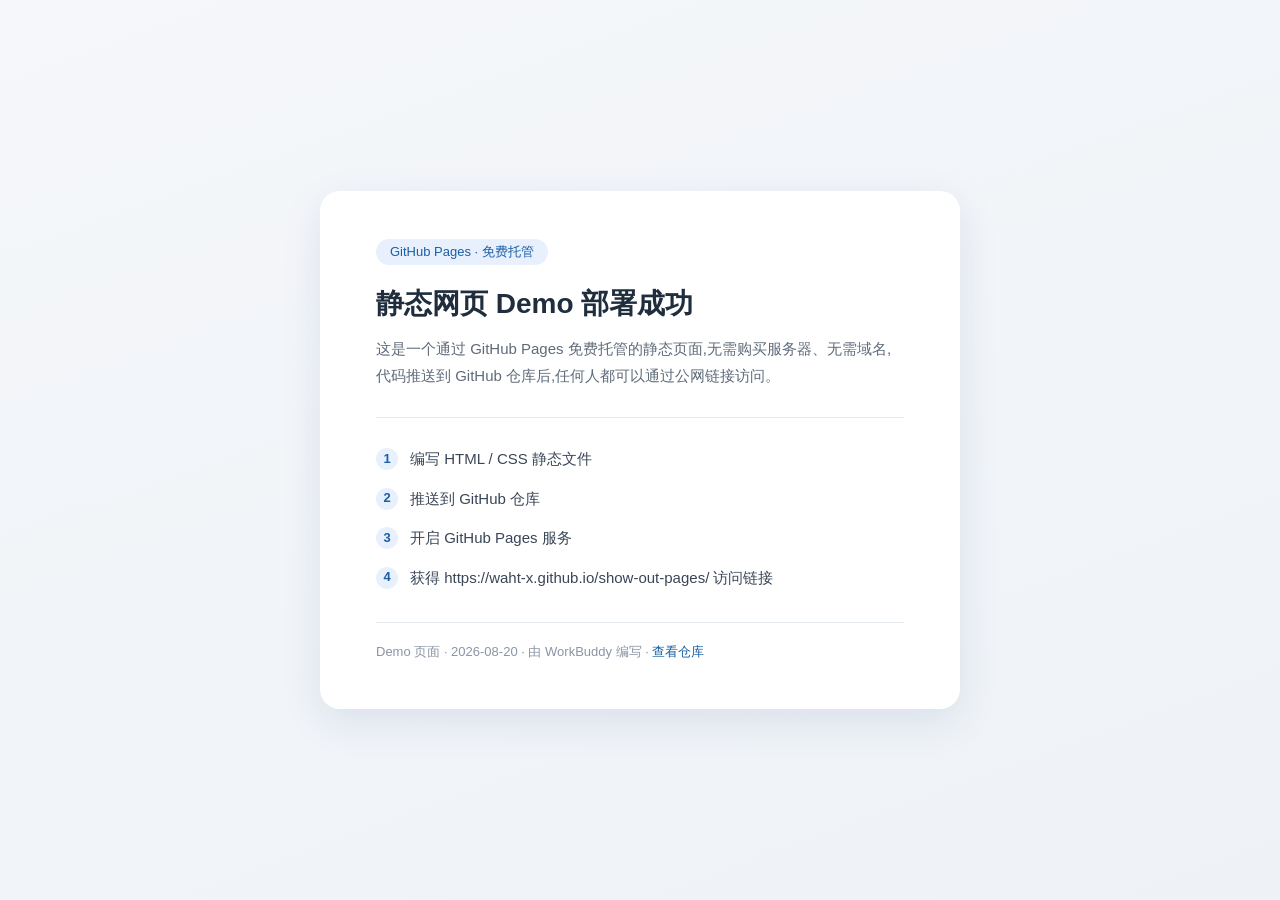
==== index.html @ 47e7c496 "init" ====
<!DOCTYPE html>
<html lang="zh-CN">
<head>
<meta charset="UTF-8">
<meta name="viewport" content="width=device-width, initial-scale=1.0">
<title>静态网页 Demo · GitHub Pages</title>
<style>
  * { margin: 0; padding: 0; box-sizing: border-box; }
  body {
    font-family: "PingFang SC", "Microsoft YaHei", -apple-system, sans-serif;
    background: linear-gradient(160deg, #f5f7fa 0%, #eef2f7 100%);
    min-height: 100vh;
    display: flex;
    align-items: center;
    justify-content: center;
    padding: 24px;
  }
  .card {
    background: #ffffff;
    border-radius: 20px;
    box-shadow: 0 12px 40px rgba(30, 60, 114, 0.10);
    padding: 48px 56px;
    max-width: 640px;
    width: 100%;
  }
  .badge {
    display: inline-block;
    background: #e8f0fe;
    color: #185fa5;
    font-size: 13px;
    font-weight: 500;
    padding: 4px 14px;
    border-radius: 999px;
    margin-bottom: 20px;
  }
  h1 {
    font-size: 28px;
    font-weight: 600;
    color: #1f2d3d;
    margin-bottom: 12px;
  }
  p.sub {
    color: #5f6b7a;
    font-size: 15px;
    line-height: 1.8;
    margin-bottom: 28px;
  }
  .divider {
    height: 1px;
    background: #e6ebf1;
    margin-bottom: 28px;
  }
  ul { list-style: none; }
  li {
    display: flex;
    align-items: flex-start;
    gap: 12px;
    color: #3a4657;
    font-size: 15px;
    line-height: 1.7;
    margin-bottom: 14px;
  }
  li .dot {
    flex-shrink: 0;
    width: 22px;
    height: 22px;
    border-radius: 50%;
    background: #e8f0fe;
    color: #185fa5;
    font-size: 13px;
    font-weight: 600;
    display: flex;
    align-items: center;
    justify-content: center;
    margin-top: 2px;
  }
  .footer {
    margin-top: 32px;
    padding-top: 20px;
    border-top: 1px solid #e6ebf1;
    color: #8a95a5;
    font-size: 13px;
  }
  .footer a {
    color: #185fa5;
    text-decoration: none;
  }
</style>
</head>
<body>
  <div class="card">
    <span class="badge">GitHub Pages · 免费托管</span>
    <h1>静态网页 Demo 部署成功</h1>
    <p class="sub">这是一个通过 GitHub Pages 免费托管的静态页面,无需购买服务器、无需域名,代码推送到 GitHub 仓库后,任何人都可以通过公网链接访问。</p>
    <div class="divider"></div>
    <ul>
      <li><span class="dot">1</span>编写 HTML / CSS 静态文件</li>
      <li><span class="dot">2</span>推送到 GitHub 仓库</li>
      <li><span class="dot">3</span>开启 GitHub Pages 服务</li>
      <li><span class="dot">4</span>获得 https://waht-x.github.io/show-out-pages/ 访问链接</li>
    </ul>
    <div class="footer">Demo 页面 · 2026-08-20 · 由 WorkBuddy 编写 · <a href="https://github.com/waht-X/show-out-pages" target="_blank">查看仓库</a></div>
  </div>
</body>
</html>
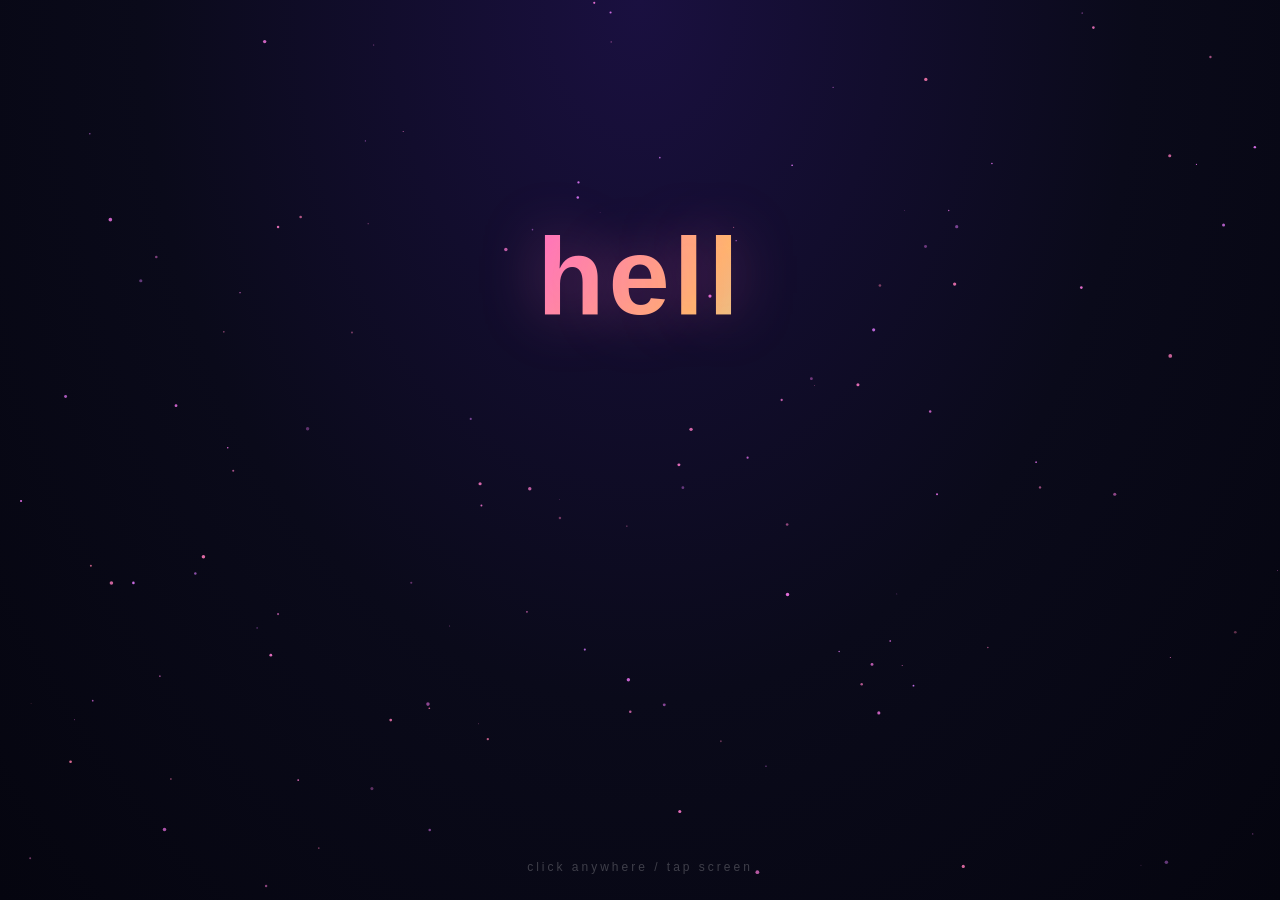
==== commit 45b086f9: "init" ====
--- a/index.html
+++ b/index.html
@@ -3,103 +3,255 @@
 <head>
 <meta charset="UTF-8">
 <meta name="viewport" content="width=device-width, initial-scale=1.0">
-<title>静态网页 Demo · GitHub Pages</title>
+<title>hello · llyt · just a kiss</title>
 <style>
   * { margin: 0; padding: 0; box-sizing: border-box; }
+  html, body { height: 100%; }
   body {
-    font-family: "PingFang SC", "Microsoft YaHei", -apple-system, sans-serif;
-    background: linear-gradient(160deg, #f5f7fa 0%, #eef2f7 100%);
-    min-height: 100vh;
+    font-family: "Segoe UI", "PingFang SC", "Microsoft YaHei", -apple-system, sans-serif;
+    background: radial-gradient(ellipse at 50% 0%, #1a1040 0%, #0a0a1a 55%, #05050f 100%);
+    overflow: hidden;
+    color: #fff;
+  }
+  #stars {
+    position: fixed;
+    inset: 0;
+    width: 100%;
+    height: 100%;
+    z-index: 1;
+  }
+  .stage {
+    position: relative;
+    z-index: 2;
+    height: 100vh;
     display: flex;
+    flex-direction: column;
     align-items: center;
     justify-content: center;
-    padding: 24px;
-  }
-  .card {
-    background: #ffffff;
-    border-radius: 20px;
-    box-shadow: 0 12px 40px rgba(30, 60, 114, 0.10);
-    padding: 48px 56px;
-    max-width: 640px;
-    width: 100%;
-  }
-  .badge {
+    gap: 10px;
+    text-align: center;
+    padding: 0 24px;
+  }
+  .word {
+    font-size: clamp(44px, 11vw, 110px);
+    font-weight: 800;
+    letter-spacing: 4px;
+    line-height: 1.25;
+    background: linear-gradient(120deg, #ff6ec4 0%, #ffb86b 40%, #7ef9ff 100%);
+    -webkit-background-clip: text;
+    background-clip: text;
+    color: transparent;
+    opacity: 0;
+    filter: blur(14px) brightness(1.6);
+    transform: translateY(28px) scale(0.94);
+    text-shadow: 0 0 60px rgba(255, 110, 196, 0.35);
+    position: relative;
+  }
+  .word.show {
+    animation: riseIn 1.1s cubic-bezier(0.16, 1, 0.3, 1) forwards;
+  }
+  @keyframes riseIn {
+    0%   { opacity: 0; filter: blur(14px) brightness(1.6); transform: translateY(28px) scale(0.94); }
+    60%  { opacity: 1; filter: blur(0) brightness(1.35); transform: translateY(0) scale(1.03); }
+    100% { opacity: 1; filter: blur(0) brightness(1); transform: translateY(0) scale(1); }
+  }
+  .glow {
+    position: relative;
     display: inline-block;
-    background: #e8f0fe;
-    color: #185fa5;
-    font-size: 13px;
-    font-weight: 500;
-    padding: 4px 14px;
-    border-radius: 999px;
-    margin-bottom: 20px;
-  }
-  h1 {
-    font-size: 28px;
-    font-weight: 600;
-    color: #1f2d3d;
-    margin-bottom: 12px;
-  }
-  p.sub {
-    color: #5f6b7a;
+    background: linear-gradient(120deg, #ff6ec4 0%, #ffb86b 40%, #7ef9ff 100%);
+    -webkit-background-clip: text;
+    background-clip: text;
+    color: transparent;
+    background-size: 220% auto;
+    animation: shine 4.5s linear infinite;
+  }
+  @keyframes shine {
+    0%   { background-position: 0% center; }
+    100% { background-position: 220% center; }
+  }
+  .word:not(.show) .glow { animation: none; }
+  .sub {
+    margin-top: 26px;
     font-size: 15px;
-    line-height: 1.8;
-    margin-bottom: 28px;
-  }
-  .divider {
-    height: 1px;
-    background: #e6ebf1;
-    margin-bottom: 28px;
-  }
-  ul { list-style: none; }
-  li {
-    display: flex;
-    align-items: flex-start;
-    gap: 12px;
-    color: #3a4657;
-    font-size: 15px;
-    line-height: 1.7;
-    margin-bottom: 14px;
-  }
-  li .dot {
-    flex-shrink: 0;
-    width: 22px;
-    height: 22px;
-    border-radius: 50%;
-    background: #e8f0fe;
-    color: #185fa5;
-    font-size: 13px;
-    font-weight: 600;
-    display: flex;
-    align-items: center;
-    justify-content: center;
-    margin-top: 2px;
-  }
-  .footer {
-    margin-top: 32px;
-    padding-top: 20px;
-    border-top: 1px solid #e6ebf1;
-    color: #8a95a5;
-    font-size: 13px;
-  }
-  .footer a {
-    color: #185fa5;
-    text-decoration: none;
-  }
+    letter-spacing: 6px;
+    color: rgba(255, 255, 255, 0.35);
+    opacity: 0;
+    transition: opacity 1.2s ease 0.3s;
+  }
+  .sub.show { opacity: 1; }
+  .heart {
+    position: fixed;
+    z-index: 3;
+    font-size: 14px;
+    color: #ff6ec4;
+    pointer-events: none;
+    animation: floatUp 2.8s ease-out forwards;
+    opacity: 0;
+  }
+  @keyframes floatUp {
+    0%   { opacity: 0; transform: translateY(0) scale(0.4); }
+    15%  { opacity: 1; }
+    100% { opacity: 0; transform: translateY(-130px) scale(1.3); }
+  }
+  .hint {
+    position: fixed;
+    bottom: 26px;
+    left: 0;
+    right: 0;
+    text-align: center;
+    z-index: 2;
+    font-size: 12px;
+    letter-spacing: 3px;
+    color: rgba(255, 255, 255, 0.22);
+  }
+  .cursor {
+    display: inline-block;
+    width: 0.12em;
+    height: 0.9em;
+    background: currentColor;
+    vertical-align: -0.08em;
+    margin-left: 0.05em;
+    animation: blink 0.9s steps(1) infinite;
+    opacity: 0;
+  }
+  .word.show .cursor { opacity: 1; }
+  @keyframes blink { 50% { opacity: 0; } }
 </style>
 </head>
 <body>
-  <div class="card">
-    <span class="badge">GitHub Pages · 免费托管</span>
-    <h1>静态网页 Demo 部署成功</h1>
-    <p class="sub">这是一个通过 GitHub Pages 免费托管的静态页面,无需购买服务器、无需域名,代码推送到 GitHub 仓库后,任何人都可以通过公网链接访问。</p>
-    <div class="divider"></div>
-    <ul>
-      <li><span class="dot">1</span>编写 HTML / CSS 静态文件</li>
-      <li><span class="dot">2</span>推送到 GitHub 仓库</li>
-      <li><span class="dot">3</span>开启 GitHub Pages 服务</li>
-      <li><span class="dot">4</span>获得 https://waht-x.github.io/show-out-pages/ 访问链接</li>
-    </ul>
-    <div class="footer">Demo 页面 · 2026-08-20 · 由 WorkBuddy 编写 · <a href="https://github.com/waht-X/show-out-pages" target="_blank">查看仓库</a></div>
-  </div>
+<canvas id="stars"></canvas>
+<div class="stage">
+  <h1 class="word" id="w1"><span class="glow"></span></h1>
+  <h1 class="word" id="w2"><span class="glow"></span></h1>
+  <h1 class="word" id="w3"><span class="glow"></span></h1>
+  <p class="sub" id="sub">just a kiss ... forever yours</p>
+</div>
+<div class="hint">click anywhere / tap screen</div>
+<script>
+(function () {
+  var canvas = document.getElementById('stars');
+  var ctx = canvas.getContext('2d');
+  var W, H, particles = [];
+  var mouse = { x: -9999, y: -9999 };
+
+  function resize() {
+    W = canvas.width = window.innerWidth;
+    H = canvas.height = window.innerHeight;
+    var count = Math.min(160, Math.floor(W * H / 9000));
+    particles = [];
+    for (var i = 0; i < count; i++) {
+      particles.push({
+        x: Math.random() * W,
+        y: Math.random() * H,
+        r: Math.random() * 1.6 + 0.3,
+        vx: (Math.random() - 0.5) * 0.25,
+        vy: (Math.random() - 0.5) * 0.25,
+        hue: Math.random() * 60 + 280,
+        tw: Math.random() * Math.PI * 2
+      });
+    }
+  }
+
+  function draw() {
+    ctx.clearRect(0, 0, W, H);
+    for (var i = 0; i < particles.length; i++) {
+      var p = particles[i];
+      p.x += p.vx;
+      p.y += p.vy;
+      p.tw += 0.03;
+      if (p.x < 0) p.x = W;
+      if (p.x > W) p.x = 0;
+      if (p.y < 0) p.y = H;
+      if (p.y > H) p.y = 0;
+
+      var dx = p.x - mouse.x;
+      var dy = p.y - mouse.y;
+      var dist = Math.sqrt(dx * dx + dy * dy);
+      if (dist < 140 && dist > 0.01) {
+        p.x += dx / dist * 0.7;
+        p.y += dy / dist * 0.7;
+      }
+
+      var alpha = 0.35 + 0.55 * Math.abs(Math.sin(p.tw));
+      ctx.beginPath();
+      ctx.arc(p.x, p.y, p.r, 0, Math.PI * 2);
+      ctx.fillStyle = 'hsla(' + p.hue + ', 90%, 72%, ' + alpha + ')';
+      ctx.fill();
+    }
+    requestAnimationFrame(draw);
+  }
+
+  window.addEventListener('resize', resize);
+  window.addEventListener('mousemove', function (e) {
+    mouse.x = e.clientX;
+    mouse.y = e.clientY;
+  });
+  window.addEventListener('touchmove', function (e) {
+    if (e.touches[0]) {
+      mouse.x = e.touches[0].clientX;
+      mouse.y = e.touches[0].clientY;
+    }
+  }, { passive: true });
+
+  resize();
+  draw();
+
+  var phrases = ['hello', 'llyt', 'just a kiss'];
+  var words = [document.getElementById('w1'), document.getElementById('w2'), document.getElementById('w3')];
+
+  function typeWord(el, text, done) {
+    var glow = el.querySelector('.glow');
+    el.classList.add('show');
+    var i = 0;
+    var t = setInterval(function () {
+      if (i < text.length) {
+        glow.textContent = text.slice(0, ++i);
+      } else {
+        clearInterval(t);
+        done();
+      }
+    }, 120);
+  }
+
+  function burstHearts() {
+    var colors = ['#ff6ec4', '#ffb86b', '#7ef9ff', '#ff8fab'];
+    for (var i = 0; i < 26; i++) {
+      (function () {
+        var h = document.createElement('span');
+        h.className = 'heart';
+        h.textContent = 'x';
+        h.style.left = (window.innerWidth / 2 + (Math.random() - 0.5) * window.innerWidth * 0.7) + 'px';
+        h.style.top = (window.innerHeight / 2 + (Math.random() - 0.5) * window.innerHeight * 0.5) + 'px';
+        h.style.color = colors[Math.floor(Math.random() * colors.length)];
+        h.style.animationDelay = (Math.random() * 0.8) + 's';
+        h.style.fontSize = (10 + Math.random() * 16) + 'px';
+        document.body.appendChild(h);
+        setTimeout(function () { h.remove(); }, 4000);
+      })();
+    }
+  }
+
+  setTimeout(function () {
+    typeWord(words[0], phrases[0], function () {
+      setTimeout(function () {
+        typeWord(words[1], phrases[1], function () {
+          setTimeout(function () {
+            typeWord(words[2], phrases[2], function () {
+              document.getElementById('sub').classList.add('show');
+              burstHearts();
+            });
+          }, 350);
+        });
+      }, 350);
+    });
+  }, 600);
+
+  var hint = document.querySelector('.hint');
+  document.body.addEventListener('click', function () {
+    if (hint.style.opacity !== '0') { hint.style.opacity = '0'; }
+    burstHearts();
+  });
+})();
+</script>
 </body>
 </html>
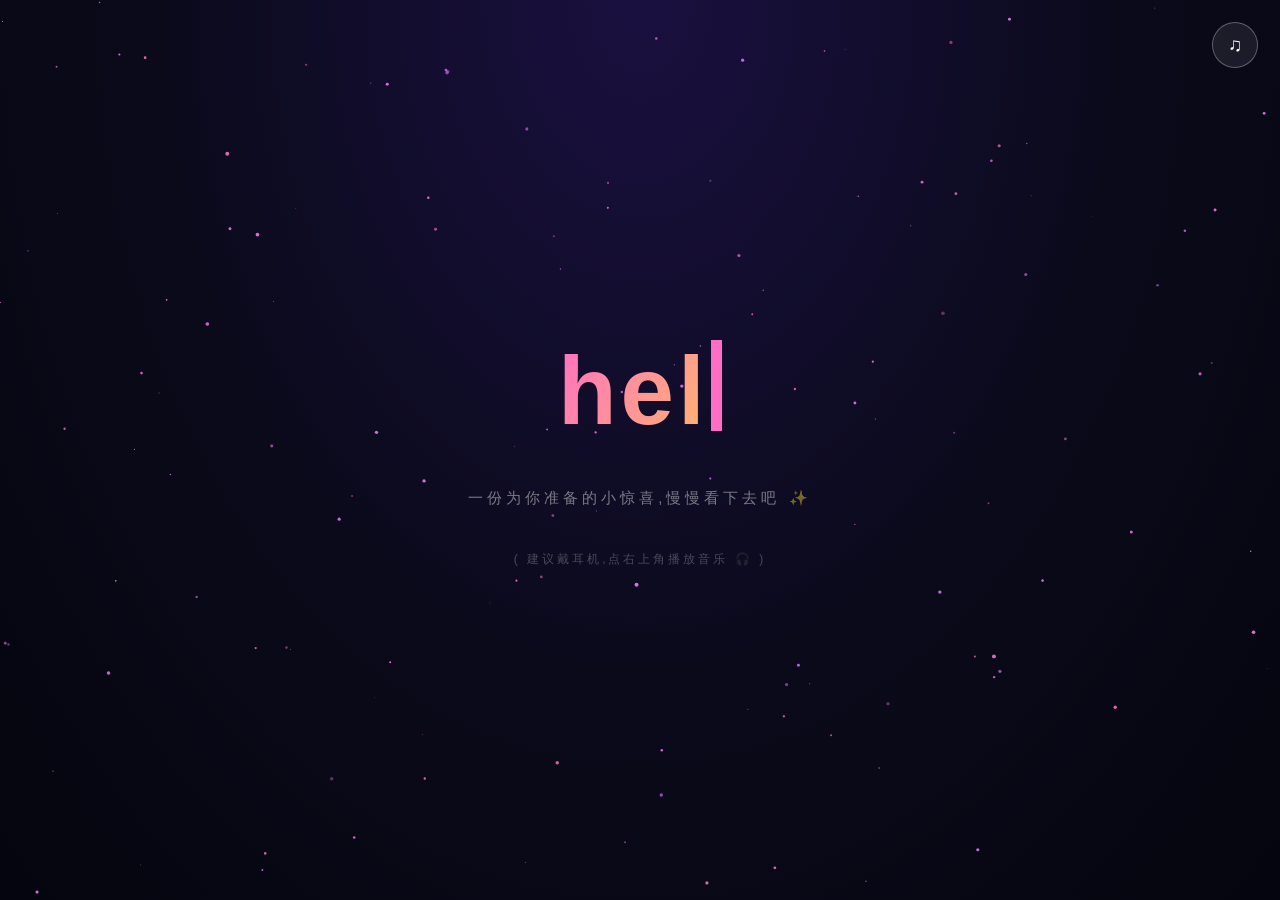
==== commit b4dfdcad: "init" ====
--- a/index.html
+++ b/index.html
@@ -4,253 +4,65 @@
 <meta charset="UTF-8">
 <meta name="viewport" content="width=device-width, initial-scale=1.0">
 <title>hello · llyt · just a kiss</title>
-<style>
-  * { margin: 0; padding: 0; box-sizing: border-box; }
-  html, body { height: 100%; }
-  body {
-    font-family: "Segoe UI", "PingFang SC", "Microsoft YaHei", -apple-system, sans-serif;
-    background: radial-gradient(ellipse at 50% 0%, #1a1040 0%, #0a0a1a 55%, #05050f 100%);
-    overflow: hidden;
-    color: #fff;
-  }
-  #stars {
-    position: fixed;
-    inset: 0;
-    width: 100%;
-    height: 100%;
-    z-index: 1;
-  }
-  .stage {
-    position: relative;
-    z-index: 2;
-    height: 100vh;
-    display: flex;
-    flex-direction: column;
-    align-items: center;
-    justify-content: center;
-    gap: 10px;
-    text-align: center;
-    padding: 0 24px;
-  }
-  .word {
-    font-size: clamp(44px, 11vw, 110px);
-    font-weight: 800;
-    letter-spacing: 4px;
-    line-height: 1.25;
-    background: linear-gradient(120deg, #ff6ec4 0%, #ffb86b 40%, #7ef9ff 100%);
-    -webkit-background-clip: text;
-    background-clip: text;
-    color: transparent;
-    opacity: 0;
-    filter: blur(14px) brightness(1.6);
-    transform: translateY(28px) scale(0.94);
-    text-shadow: 0 0 60px rgba(255, 110, 196, 0.35);
-    position: relative;
-  }
-  .word.show {
-    animation: riseIn 1.1s cubic-bezier(0.16, 1, 0.3, 1) forwards;
-  }
-  @keyframes riseIn {
-    0%   { opacity: 0; filter: blur(14px) brightness(1.6); transform: translateY(28px) scale(0.94); }
-    60%  { opacity: 1; filter: blur(0) brightness(1.35); transform: translateY(0) scale(1.03); }
-    100% { opacity: 1; filter: blur(0) brightness(1); transform: translateY(0) scale(1); }
-  }
-  .glow {
-    position: relative;
-    display: inline-block;
-    background: linear-gradient(120deg, #ff6ec4 0%, #ffb86b 40%, #7ef9ff 100%);
-    -webkit-background-clip: text;
-    background-clip: text;
-    color: transparent;
-    background-size: 220% auto;
-    animation: shine 4.5s linear infinite;
-  }
-  @keyframes shine {
-    0%   { background-position: 0% center; }
-    100% { background-position: 220% center; }
-  }
-  .word:not(.show) .glow { animation: none; }
-  .sub {
-    margin-top: 26px;
-    font-size: 15px;
-    letter-spacing: 6px;
-    color: rgba(255, 255, 255, 0.35);
-    opacity: 0;
-    transition: opacity 1.2s ease 0.3s;
-  }
-  .sub.show { opacity: 1; }
-  .heart {
-    position: fixed;
-    z-index: 3;
-    font-size: 14px;
-    color: #ff6ec4;
-    pointer-events: none;
-    animation: floatUp 2.8s ease-out forwards;
-    opacity: 0;
-  }
-  @keyframes floatUp {
-    0%   { opacity: 0; transform: translateY(0) scale(0.4); }
-    15%  { opacity: 1; }
-    100% { opacity: 0; transform: translateY(-130px) scale(1.3); }
-  }
-  .hint {
-    position: fixed;
-    bottom: 26px;
-    left: 0;
-    right: 0;
-    text-align: center;
-    z-index: 2;
-    font-size: 12px;
-    letter-spacing: 3px;
-    color: rgba(255, 255, 255, 0.22);
-  }
-  .cursor {
-    display: inline-block;
-    width: 0.12em;
-    height: 0.9em;
-    background: currentColor;
-    vertical-align: -0.08em;
-    margin-left: 0.05em;
-    animation: blink 0.9s steps(1) infinite;
-    opacity: 0;
-  }
-  .word.show .cursor { opacity: 1; }
-  @keyframes blink { 50% { opacity: 0; } }
-</style>
+<link rel="stylesheet" href="style.css">
 </head>
 <body>
 <canvas id="stars"></canvas>
-<div class="stage">
-  <h1 class="word" id="w1"><span class="glow"></span></h1>
-  <h1 class="word" id="w2"><span class="glow"></span></h1>
-  <h1 class="word" id="w3"><span class="glow"></span></h1>
-  <p class="sub" id="sub">just a kiss ... forever yours</p>
+<button class="music-btn" id="musicBtn" title="播放背景音乐">&#9835;</button>
+<div class="page" style="justify-content:center; text-align:center;">
+  <h1 class="big-title glow-text" id="line1" style="margin-bottom:6px;"></h1>
+  <h1 class="big-title glow-text" id="line2" style="margin-bottom:6px;"></h1>
+  <h1 class="big-title glow-text" id="line3"></h1>
+  <p class="sub-text" id="sub">一份为你准备的小惊喜,慢慢看下去吧 &#10024;</p>
+  <a class="btn hidden" id="enterBtn" href="letter.html">点开我的心意 &#128140;</a>
+  <p class="sub-text" id="hint" style="margin-top:34px; font-size:12px; letter-spacing:3px; color:rgba(255,255,255,0.25);">( 建议戴耳机,点右上角播放音乐 &#127911; )</p>
 </div>
-<div class="hint">click anywhere / tap screen</div>
+<script src="shared.js"></script>
 <script>
 (function () {
-  var canvas = document.getElementById('stars');
-  var ctx = canvas.getContext('2d');
-  var W, H, particles = [];
-  var mouse = { x: -9999, y: -9999 };
+  var phrases = ['hello', 'llyt', 'just a kiss'];
+  var ids = ['line1', 'line2', 'line3'];
+  var els = ids.map(function (id) { return document.getElementById(id); });
 
-  function resize() {
-    W = canvas.width = window.innerWidth;
-    H = canvas.height = window.innerHeight;
-    var count = Math.min(160, Math.floor(W * H / 9000));
-    particles = [];
-    for (var i = 0; i < count; i++) {
-      particles.push({
-        x: Math.random() * W,
-        y: Math.random() * H,
-        r: Math.random() * 1.6 + 0.3,
-        vx: (Math.random() - 0.5) * 0.25,
-        vy: (Math.random() - 0.5) * 0.25,
-        hue: Math.random() * 60 + 280,
-        tw: Math.random() * Math.PI * 2
-      });
-    }
+  function typeWord(el, text, done) {
+    var i = 0;
+    el.innerHTML = '<span></span><span class="cursor"></span>';
+    var span = el.querySelector('span');
+    var t = setInterval(function () {
+      if (i < text.length) {
+        span.textContent = text.slice(0, ++i);
+      } else {
+        clearInterval(t);
+        el.querySelector('.cursor').remove();
+        done();
+      }
+    }, 130);
   }
 
-  function draw() {
-    ctx.clearRect(0, 0, W, H);
-    for (var i = 0; i < particles.length; i++) {
-      var p = particles[i];
-      p.x += p.vx;
-      p.y += p.vy;
-      p.tw += 0.03;
-      if (p.x < 0) p.x = W;
-      if (p.x > W) p.x = 0;
-      if (p.y < 0) p.y = H;
-      if (p.y > H) p.y = 0;
+  function run() {
+    typeWord(els[0], phrases[0], function () {
+      setTimeout(function () {
+        typeWord(els[1], phrases[1], function () {
+          setTimeout(function () {
+            typeWord(els[2], phrases[2], function () {
+              setTimeout(function () {
+                document.getElementById('sub').classList.add('show');
+                var btn = document.getElementById('enterBtn');
+                btn.classList.remove('hidden');
+                document.getElementById('hint').style.opacity = '0';
+                burstHearts(30);
+                if (window.fireworks) fireworks(4000);
+              }, 500);
+            });
+          }, 400);
+        });
+      }, 400);
+    });
+  }
+  setTimeout(run, 600);
 
-      var dx = p.x - mouse.x;
-      var dy = p.y - mouse.y;
-      var dist = Math.sqrt(dx * dx + dy * dy);
-      if (dist < 140 && dist > 0.01) {
-        p.x += dx / dist * 0.7;
-        p.y += dy / dist * 0.7;
-      }
-
-      var alpha = 0.35 + 0.55 * Math.abs(Math.sin(p.tw));
-      ctx.beginPath();
-      ctx.arc(p.x, p.y, p.r, 0, Math.PI * 2);
-      ctx.fillStyle = 'hsla(' + p.hue + ', 90%, 72%, ' + alpha + ')';
-      ctx.fill();
-    }
-    requestAnimationFrame(draw);
-  }
-
-  window.addEventListener('resize', resize);
-  window.addEventListener('mousemove', function (e) {
-    mouse.x = e.clientX;
-    mouse.y = e.clientY;
-  });
-  window.addEventListener('touchmove', function (e) {
-    if (e.touches[0]) {
-      mouse.x = e.touches[0].clientX;
-      mouse.y = e.touches[0].clientY;
-    }
-  }, { passive: true });
-
-  resize();
-  draw();
-
-  var phrases = ['hello', 'llyt', 'just a kiss'];
-  var words = [document.getElementById('w1'), document.getElementById('w2'), document.getElementById('w3')];
-
-  function typeWord(el, text, done) {
-    var glow = el.querySelector('.glow');
-    el.classList.add('show');
-    var i = 0;
-    var t = setInterval(function () {
-      if (i < text.length) {
-        glow.textContent = text.slice(0, ++i);
-      } else {
-        clearInterval(t);
-        done();
-      }
-    }, 120);
-  }
-
-  function burstHearts() {
-    var colors = ['#ff6ec4', '#ffb86b', '#7ef9ff', '#ff8fab'];
-    for (var i = 0; i < 26; i++) {
-      (function () {
-        var h = document.createElement('span');
-        h.className = 'heart';
-        h.textContent = 'x';
-        h.style.left = (window.innerWidth / 2 + (Math.random() - 0.5) * window.innerWidth * 0.7) + 'px';
-        h.style.top = (window.innerHeight / 2 + (Math.random() - 0.5) * window.innerHeight * 0.5) + 'px';
-        h.style.color = colors[Math.floor(Math.random() * colors.length)];
-        h.style.animationDelay = (Math.random() * 0.8) + 's';
-        h.style.fontSize = (10 + Math.random() * 16) + 'px';
-        document.body.appendChild(h);
-        setTimeout(function () { h.remove(); }, 4000);
-      })();
-    }
-  }
-
-  setTimeout(function () {
-    typeWord(words[0], phrases[0], function () {
-      setTimeout(function () {
-        typeWord(words[1], phrases[1], function () {
-          setTimeout(function () {
-            typeWord(words[2], phrases[2], function () {
-              document.getElementById('sub').classList.add('show');
-              burstHearts();
-            });
-          }, 350);
-        });
-      }, 350);
-    });
-  }, 600);
-
-  var hint = document.querySelector('.hint');
-  document.body.addEventListener('click', function () {
-    if (hint.style.opacity !== '0') { hint.style.opacity = '0'; }
-    burstHearts();
-  });
+  var mb = document.getElementById('musicBtn');
+  mb.addEventListener('click', function () { toggleMusic(mb); });
 })();
 </script>
 </body>
--- a/style.css
+++ b/style.css
@@ -0,0 +1,226 @@
+* { margin: 0; padding: 0; box-sizing: border-box; }
+html, body { height: 100%; }
+body {
+  font-family: "Segoe UI", "PingFang SC", "Microsoft YaHei", -apple-system, sans-serif;
+  background: radial-gradient(ellipse at 50% 0%, #1a1040 0%, #0a0a1a 55%, #05050f 100%);
+  color: #fff;
+  overflow-x: hidden;
+}
+canvas#stars {
+  position: fixed;
+  inset: 0;
+  width: 100%;
+  height: 100%;
+  z-index: 1;
+  pointer-events: none;
+}
+canvas#fx {
+  position: fixed;
+  inset: 0;
+  width: 100%;
+  height: 100%;
+  z-index: 5;
+  pointer-events: none;
+}
+.page {
+  position: relative;
+  z-index: 2;
+  min-height: 100vh;
+  display: flex;
+  flex-direction: column;
+  align-items: center;
+  justify-content: center;
+  padding: 40px 24px;
+  text-align: center;
+  opacity: 0;
+  animation: pageIn 1s ease forwards;
+}
+@keyframes pageIn {
+  from { opacity: 0; transform: translateY(18px); }
+  to   { opacity: 1; transform: none; }
+}
+.glow-text {
+  background: linear-gradient(120deg, #ff6ec4 0%, #ffb86b 40%, #7ef9ff 80%, #ff6ec4 100%);
+  background-size: 300% auto;
+  -webkit-background-clip: text;
+  background-clip: text;
+  color: transparent;
+  animation: shine 6s linear infinite;
+}
+@keyframes shine { to { background-position: 300% center; } }
+.big-title {
+  font-size: clamp(40px, 9vw, 96px);
+  font-weight: 800;
+  letter-spacing: 4px;
+  line-height: 1.3;
+}
+.mid-title {
+  font-size: clamp(26px, 5.5vw, 52px);
+  font-weight: 700;
+  line-height: 1.4;
+}
+.sub-text {
+  margin-top: 18px;
+  font-size: 15px;
+  letter-spacing: 4px;
+  color: rgba(255, 255, 255, 0.45);
+  line-height: 2;
+}
+.btn {
+  display: inline-block;
+  margin-top: 42px;
+  padding: 15px 46px;
+  border: none;
+  border-radius: 999px;
+  background: linear-gradient(120deg, #ff6ec4, #ff8f6b, #ff6ec4);
+  background-size: 200% auto;
+  color: #fff;
+  font-size: 17px;
+  font-weight: 600;
+  letter-spacing: 3px;
+  cursor: pointer;
+  text-decoration: none;
+  box-shadow: 0 8px 34px rgba(255, 110, 196, 0.45);
+  transition: transform 0.25s ease, box-shadow 0.25s ease, background-position 0.6s ease;
+  animation: pulse 2.2s ease infinite;
+}
+.btn:hover { transform: translateY(-3px) scale(1.04); box-shadow: 0 14px 44px rgba(255, 110, 196, 0.6); }
+@keyframes pulse {
+  0%, 100% { box-shadow: 0 8px 34px rgba(255, 110, 196, 0.45); }
+  50%      { box-shadow: 0 8px 46px rgba(126, 249, 255, 0.55); }
+}
+.btn-ghost {
+  display: inline-block;
+  margin-top: 24px;
+  padding: 11px 30px;
+  border: 1px solid rgba(255, 255, 255, 0.35);
+  border-radius: 999px;
+  background: transparent;
+  color: rgba(255, 255, 255, 0.75);
+  font-size: 14px;
+  letter-spacing: 2px;
+  cursor: pointer;
+  text-decoration: none;
+  transition: all 0.25s ease;
+}
+.btn-ghost:hover { border-color: #ff6ec4; color: #ff6ec4; }
+.card {
+  background: rgba(255, 255, 255, 0.06);
+  border: 1px solid rgba(255, 255, 255, 0.14);
+  border-radius: 18px;
+  padding: 28px 32px;
+  backdrop-filter: blur(8px);
+  transition: all 0.3s ease;
+}
+.letter-box {
+  max-width: 680px;
+  width: 100%;
+  text-align: left;
+  font-size: 17px;
+  line-height: 2.2;
+  color: rgba(255, 255, 255, 0.92);
+}
+.letter-box .kiss {
+  color: #ff6ec4;
+  font-weight: 600;
+}
+.cursor {
+  display: inline-block;
+  width: 0.12em;
+  height: 0.95em;
+  background: #ff6ec4;
+  vertical-align: -0.08em;
+  margin-left: 2px;
+  animation: blink 0.9s steps(1) infinite;
+}
+@keyframes blink { 50% { opacity: 0; } }
+.heart {
+  position: fixed;
+  z-index: 6;
+  pointer-events: none;
+  animation: floatUp 3s ease-out forwards;
+  opacity: 0;
+}
+@keyframes floatUp {
+  0%   { opacity: 0; transform: translateY(0) scale(0.4) rotate(0deg); }
+  15%  { opacity: 1; }
+  100% { opacity: 0; transform: translateY(-160px) scale(1.35) rotate(12deg); }
+}
+.music-btn {
+  position: fixed;
+  top: 22px;
+  right: 22px;
+  z-index: 8;
+  width: 46px;
+  height: 46px;
+  border-radius: 50%;
+  border: 1px solid rgba(255, 255, 255, 0.3);
+  background: rgba(255, 255, 255, 0.08);
+  color: #fff;
+  font-size: 19px;
+  cursor: pointer;
+  transition: all 0.3s ease;
+}
+.music-btn:hover { border-color: #ff6ec4; transform: scale(1.1); }
+.music-btn.on { border-color: #ff6ec4; box-shadow: 0 0 18px rgba(255, 110, 196, 0.6); animation: spin 5s linear infinite; }
+@keyframes spin { to { transform: rotate(360deg); } }
+.memory-grid {
+  display: grid;
+  grid-template-columns: repeat(auto-fit, minmax(220px, 1fr));
+  gap: 18px;
+  max-width: 760px;
+  width: 100%;
+  margin-top: 36px;
+}
+.memory-card {
+  cursor: pointer;
+  font-size: 16px;
+  line-height: 1.9;
+  color: rgba(255, 255, 255, 0.9);
+  min-height: 120px;
+  display: flex;
+  align-items: center;
+  justify-content: center;
+  opacity: 0;
+  transform: translateY(24px);
+  transition: opacity 0.7s ease, transform 0.7s ease, background 0.3s ease, border-color 0.3s ease;
+}
+.memory-card.show { opacity: 1; transform: none; }
+.memory-card:hover {
+  background: rgba(255, 110, 196, 0.14);
+  border-color: rgba(255, 110, 196, 0.5);
+  transform: translateY(-4px) scale(1.02);
+}
+.question-wrap { display: flex; gap: 26px; align-items: center; justify-content: center; flex-wrap: wrap; margin-top: 48px; }
+.btn-yes {
+  padding: 17px 52px;
+  border: none;
+  border-radius: 999px;
+  background: linear-gradient(120deg, #ff6ec4, #ffb86b);
+  color: #fff;
+  font-size: 19px;
+  font-weight: 700;
+  letter-spacing: 2px;
+  cursor: pointer;
+  box-shadow: 0 10px 40px rgba(255, 110, 196, 0.5);
+  transition: transform 0.2s ease, box-shadow 0.2s ease;
+  animation: pulse 2s ease infinite;
+}
+.btn-no {
+  position: relative;
+  padding: 13px 36px;
+  border: 1px solid rgba(255, 255, 255, 0.4);
+  border-radius: 999px;
+  background: transparent;
+  color: rgba(255, 255, 255, 0.8);
+  font-size: 15px;
+  cursor: pointer;
+  transition: all 0.15s ease;
+}
+.end-title {
+  font-size: clamp(34px, 7.5vw, 80px);
+  font-weight: 800;
+  letter-spacing: 6px;
+}
+.hidden { display: none !important; }
+.nav-row { display: flex; gap: 16px; flex-wrap: wrap; justify-content: center; }
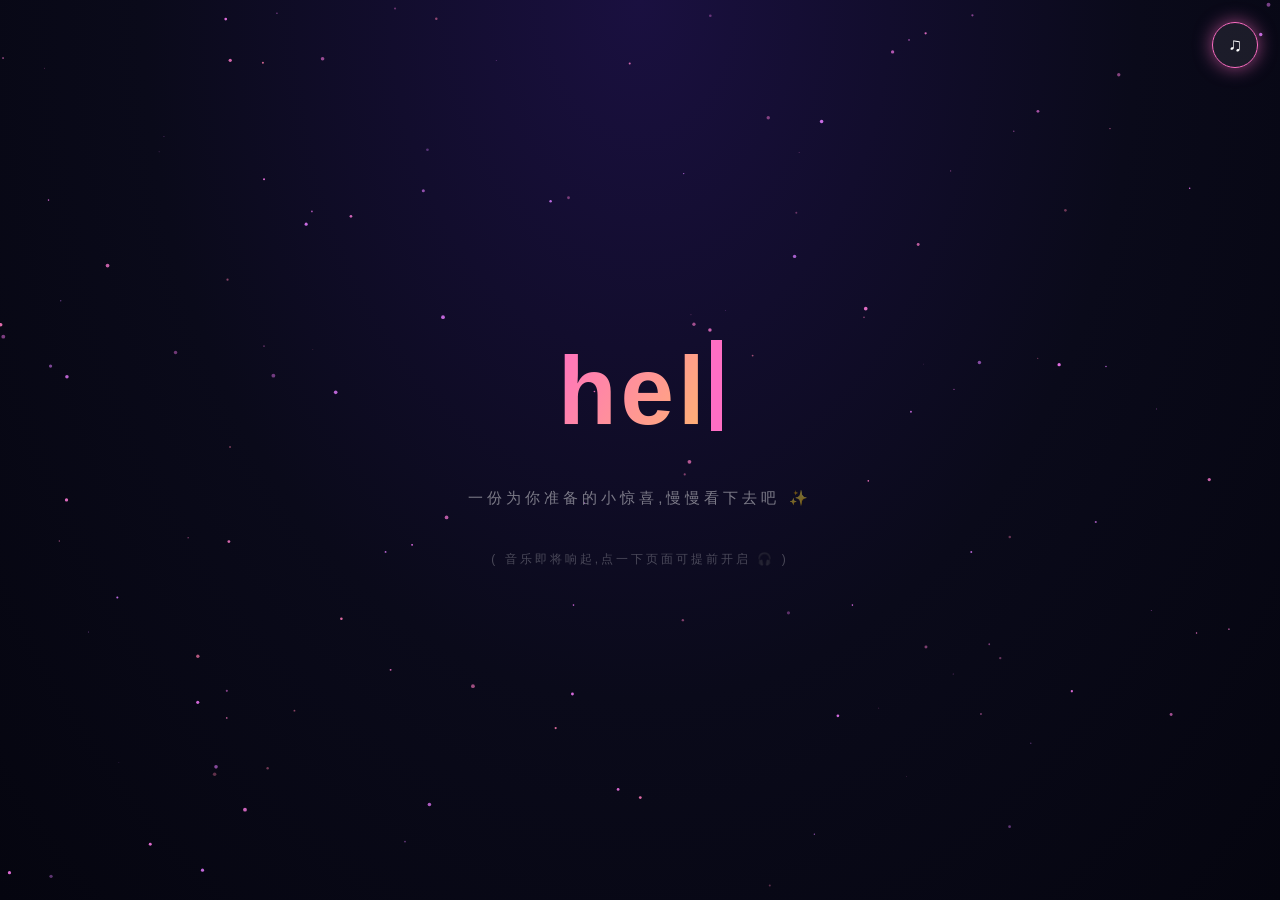
==== commit 6863be06: "init" ====
--- a/index.html
+++ b/index.html
@@ -15,7 +15,7 @@
   <h1 class="big-title glow-text" id="line3"></h1>
   <p class="sub-text" id="sub">一份为你准备的小惊喜,慢慢看下去吧 &#10024;</p>
   <a class="btn hidden" id="enterBtn" href="letter.html">点开我的心意 &#128140;</a>
-  <p class="sub-text" id="hint" style="margin-top:34px; font-size:12px; letter-spacing:3px; color:rgba(255,255,255,0.25);">( 建议戴耳机,点右上角播放音乐 &#127911; )</p>
+  <p class="sub-text" id="hint" style="margin-top:34px; font-size:12px; letter-spacing:3px; color:rgba(255,255,255,0.25);">( 音乐即将响起,点一下页面可提前开启 &#127911; )</p>
 </div>
 <script src="shared.js"></script>
 <script>
